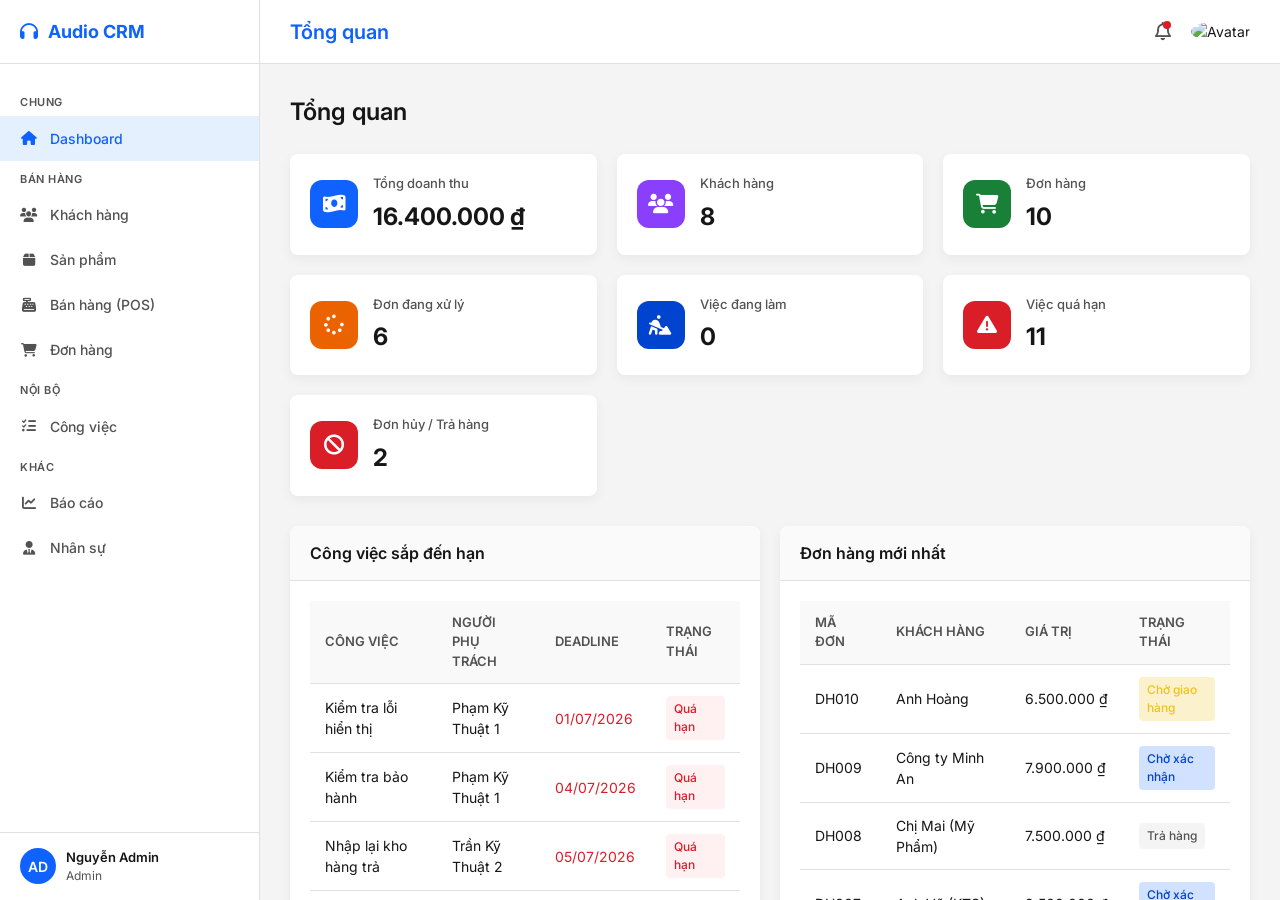
==== admin.html @ 33d6fc63 "first commit" ====
<!doctype html>
<html lang="vi">
  <head>
    <meta charset="UTF-8" />
    <meta name="viewport" content="width=device-width, initial-scale=1.0" />
    <title>Quản Lý Bán Hàng & Giao Việc</title>
    <link rel="stylesheet" href="style.css" />
    <link rel="preconnect" href="https://fonts.googleapis.com" />
    <link rel="preconnect" href="https://fonts.gstatic.com" crossorigin />
    <link
      href="https://fonts.googleapis.com/css2?family=Inter:wght@400;500;600;700&display=swap"
      rel="stylesheet"
    />
    <link
      rel="stylesheet"
      href="https://cdnjs.cloudflare.com/ajax/libs/font-awesome/6.4.0/css/all.min.css"
    />
    <script src="https://cdn.jsdelivr.net/npm/chart.js"></script>
  </head>
  <body>
    <div class="app-container">
      <!-- Sidebar -->
      <aside class="sidebar">
        <div class="sidebar-header">
          <div class="logo">
            <i class="fa-solid fa-headphones"></i>
            <span>Audio CRM</span>
          </div>
        </div>
        <nav class="sidebar-nav">
          <div class="nav-label">Chung</div>
          <a href="#" class="nav-item active" data-view="dashboard">
            <i class="fa-solid fa-house"></i>
            <span>Dashboard</span>
          </a>

          <div class="nav-label">Bán Hàng</div>
          <a href="#" class="nav-item" data-view="customers">
            <i class="fa-solid fa-users"></i>
            <span>Khách hàng</span>
          </a>
          <a href="#" class="nav-item" data-view="products">
            <i class="fa-solid fa-box"></i>
            <span>Sản phẩm</span>
          </a>
          <a href="#" class="nav-item" data-view="pos">
            <i class="fa-solid fa-cash-register"></i>
            <span>Bán hàng (POS)</span>
          </a>
          <a href="#" class="nav-item" data-view="orders">
            <i class="fa-solid fa-cart-shopping"></i>
            <span>Đơn hàng</span>
          </a>

          <div class="nav-label">Nội Bộ</div>
          <a href="#" class="nav-item" data-view="tasks">
            <i class="fa-solid fa-list-check"></i>
            <span>Công việc</span>
          </a>

          <div class="nav-label">Khác</div>
          <a href="#" class="nav-item" data-view="reports">
            <i class="fa-solid fa-chart-line"></i>
            <span>Báo cáo</span>
          </a>
          <a href="#" class="nav-item" data-view="users">
            <i class="fa-solid fa-user-tie"></i>
            <span>Nhân sự</span>
          </a>
        </nav>
        <div class="sidebar-footer">
          <div class="user-info">
            <div class="avatar">AD</div>
            <div class="details">
              <div class="name">Nguyễn Admin</div>
              <div class="role">Admin</div>
            </div>
          </div>
        </div>
      </aside>
      <!-- Main Content -->
      <main class="main-content">
        <header class="top-header" style="display: flex; align-items: center">
          <h2
            id="header-title"
            style="
              margin: 0;
              font-size: 20px;
              font-weight: 600;
              color: var(--primary);
            "
          >
            Tổng quan
          </h2>
          <div class="header-actions" style="margin-left: auto">
            <button class="icon-btn">
              <i class="fa-regular fa-bell"></i><span class="badge-dot"></span>
            </button>
            <div class="profile-dropdown">
              <img
                src="https://ui-avatars.com/api/?name=Admin&background=0D8ABC&color=fff"
                alt="Avatar"
                class="avatar-img"
              />
            </div>
          </div>
        </header>

        <!-- Loading Overlay -->
        <div id="loading-overlay" class="loading-overlay hidden">
          <div class="spinner"></div>
        </div>

        <!-- Views Container -->
        <div class="views-container">
          <!-- VIEW: DASHBOARD -->
          <section id="view-dashboard" class="view-section active">
            <div class="view-header">
              <h2>Tổng quan</h2>
            </div>

            <!-- Stats Cards -->
            <div class="stats-grid">
              <div class="stat-card">
                <div class="stat-icon bg-blue">
                  <i class="fa-solid fa-money-bill-wave"></i>
                </div>
                <div class="stat-info">
                  <h3>Tổng doanh thu</h3>
                  <div class="stat-value" id="dash-revenue">0 ₫</div>
                </div>
              </div>
              <div class="stat-card">
                <div class="stat-icon bg-purple">
                  <i class="fa-solid fa-users"></i>
                </div>
                <div class="stat-info">
                  <h3>Khách hàng</h3>
                  <div class="stat-value" id="dash-customers">0</div>
                </div>
              </div>
              <div class="stat-card">
                <div class="stat-icon bg-green">
                  <i class="fa-solid fa-cart-shopping"></i>
                </div>
                <div class="stat-info">
                  <h3>Đơn hàng</h3>
                  <div class="stat-value" id="dash-orders">0</div>
                </div>
              </div>
              <div class="stat-card">
                <div class="stat-icon bg-orange">
                  <i class="fa-solid fa-spinner"></i>
                </div>
                <div class="stat-info">
                  <h3>Đơn đang xử lý</h3>
                  <div class="stat-value" id="dash-orders-processing">0</div>
                </div>
              </div>
              <div class="stat-card">
                <div class="stat-icon bg-blue-light">
                  <i class="fa-solid fa-person-digging"></i>
                </div>
                <div class="stat-info">
                  <h3>Việc đang làm</h3>
                  <div class="stat-value" id="dash-tasks-doing">0</div>
                </div>
              </div>
              <div class="stat-card">
                <div class="stat-icon bg-red">
                  <i class="fa-solid fa-triangle-exclamation"></i>
                </div>
                <div class="stat-info">
                  <h3>Việc quá hạn</h3>
                  <div class="stat-value" id="dash-tasks-overdue">0</div>
                </div>
              </div>
              <div class="stat-card">
                <div
                  class="stat-icon bg-orange"
                  style="background-color: var(--danger)"
                >
                  <i class="fa-solid fa-ban"></i>
                </div>
                <div class="stat-info">
                  <h3>Đơn hủy / Trả hàng</h3>
                  <div class="stat-value" id="dash-orders-canceled">0</div>
                </div>
              </div>
            </div>

            <!-- Dashboard Tables -->
            <div class="dashboard-tables">
              <!-- Sắp đến hạn -->
              <div class="card">
                <div class="card-header">
                  <h3>Công việc sắp đến hạn</h3>
                </div>
                <div class="card-body">
                  <table class="data-table">
                    <thead>
                      <tr>
                        <th>Công việc</th>
                        <th>Người phụ trách</th>
                        <th>Deadline</th>
                        <th>Trạng thái</th>
                      </tr>
                    </thead>
                    <tbody id="dash-tasks-table">
                      <!-- Render JS -->
                    </tbody>
                  </table>
                </div>
              </div>

              <!-- Đơn hàng mới -->
              <div class="card">
                <div class="card-header">
                  <h3>Đơn hàng mới nhất</h3>
                </div>
                <div class="card-body">
                  <table class="data-table">
                    <thead>
                      <tr>
                        <th>Mã đơn</th>
                        <th>Khách hàng</th>
                        <th>Giá trị</th>
                        <th>Trạng thái</th>
                      </tr>
                    </thead>
                    <tbody id="dash-orders-table">
                      <!-- Render JS -->
                    </tbody>
                  </table>
                </div>
              </div>
            </div>
          </section>

          <!-- VIEW: SẢN PHẨM -->
          <section id="view-products" class="view-section hidden">
            <div class="view-header">
              <h2>Quản lý Sản phẩm</h2>
              <button
                class="btn btn-primary"
                onclick="app.openCreateProductModal()"
              >
                <i class="fa-solid fa-plus"></i> Thêm sản phẩm
              </button>
            </div>
            <div class="card">
              <div class="filter-bar">
                <div class="search-input">
                  <i class="fa-solid fa-magnifying-glass"></i>
                  <input
                    type="text"
                    id="search-product"
                    placeholder="Tìm theo tên SP..."
                  />
                </div>
              </div>
              <div class="table-responsive">
                <table class="data-table">
                  <thead>
                    <tr>
                      <th>Mã SP</th>
                      <th>Sản phẩm</th>
                      <th>Phân loại</th>
                      <th>Bảo hành</th>
                      <th>Đơn giá</th>
                      <th>Tồn kho</th>
                      <th>Trạng thái</th>
                      <th>Thao tác</th>
                    </tr>
                  </thead>
                  <tbody id="products-table">
                    <!-- Render JS -->
                  </tbody>
                </table>
              </div>
            </div>
          </section>

          <!-- VIEW: POS BÁN HÀNG -->
          <section id="view-pos" class="view-section hidden">
            <div class="view-header">
              <h2>Bán hàng (POS)</h2>
            </div>
            <div class="pos-container">
              <!-- Cột sản phẩm -->
              <div class="pos-products-area card">
                <div
                  class="filter-bar"
                  style="
                    margin-bottom: 15px;
                    border-bottom: 1px solid var(--border);
                    padding-bottom: 15px;
                  "
                >
                  <div class="search-input" style="width: 100%">
                    <i class="fa-solid fa-magnifying-glass"></i>
                    <input
                      type="text"
                      id="search-pos"
                      placeholder="Tìm kiếm sản phẩm loa..."
                      oninput="app.renderPOSProducts()"
                    />
                  </div>
                </div>
                <div class="pos-products-grid" id="pos-products-grid">
                  <!-- Render JS -->
                </div>
              </div>

              <!-- Cột giỏ hàng -->
              <div class="pos-cart-panel card">
                <div class="card-header" style="padding-bottom: 0">
                  <h3 style="margin-bottom: 10px">Giỏ hàng</h3>
                  <div class="pos-cart-tabs" id="pos-cart-tabs">
                    <!-- Render JS -->
                  </div>
                </div>
                <div
                  class="card-body"
                  style="display: flex; flex-direction: column; height: 100%"
                >
                  <div class="pos-cart-items" id="pos-cart-items">
                    <!-- Render JS -->
                  </div>
                  <div class="pos-cart-summary">
                    <div class="form-group" style="margin-bottom: 15px">
                      <label>Khách hàng (Tùy chọn)</label>
                      <select id="pos-customer" style="width: 100%">
                        <!-- Render JS -->
                      </select>
                    </div>
                    <div class="summary-row">
                      <span>Tổng phụ:</span>
                      <span id="pos-subtotal" style="font-weight: 600"
                        >0 đ</span
                      >
                    </div>
                    <div
                      class="summary-row"
                      style="
                        border-top: 1px dashed var(--border);
                        padding-top: 10px;
                        margin-top: 10px;
                      "
                    >
                      <span
                        style="
                          font-size: 16px;
                          font-weight: bold;
                          color: var(--text-primary);
                        "
                        >TỔNG TIỀN:</span
                      >
                      <span
                        id="pos-total"
                        style="
                          font-size: 18px;
                          font-weight: bold;
                          color: var(--primary);
                        "
                        >0 đ</span
                      >
                    </div>
                    <button
                      class="btn btn-primary"
                      style="
                        width: 100%;
                        height: 45px;
                        margin-top: 15px;
                        font-size: 15px;
                        font-weight: bold;
                      "
                      onclick="app.openPOSPaymentModal()"
                    >
                      <i class="fa-solid fa-money-bill-wave"></i> THANH TOÁN
                    </button>
                  </div>
                </div>
              </div>
            </div>
          </section>

          <!-- VIEW: KHÁCH HÀNG -->
          <section id="view-customers" class="view-section hidden">
            <div class="view-header">
              <h2>Khách hàng</h2>
              <button
                class="btn btn-primary"
                onclick="app.openCreateCustomerModal()"
              >
                <i class="fa-solid fa-plus"></i> Thêm khách hàng
              </button>
            </div>
            <div class="card">
              <div class="filter-bar">
                <div class="search-input">
                  <i class="fa-solid fa-magnifying-glass"></i>
                  <input
                    type="text"
                    id="search-customer"
                    placeholder="Tìm theo tên, SĐT..."
                  />
                </div>
                <select class="filter-select" id="filter-customer-source">
                  <option value="all">Tất cả nguồn</option>
                  <option value="Facebook">Facebook</option>
                  <option value="Website">Website</option>
                  <option value="Giới thiệu">Giới thiệu</option>
                </select>
              </div>
              <div class="table-responsive">
                <table class="data-table">
                  <thead>
                    <tr>
                      <th>ID</th>
                      <th>Tên khách hàng</th>
                      <th>Số điện thoại</th>
                      <th>Email</th>
                      <th>Nguồn</th>
                      <th>Ngày tạo</th>
                      <th>Thao tác</th>
                    </tr>
                  </thead>
                  <tbody id="customers-table">
                    <!-- Render JS -->
                  </tbody>
                </table>
              </div>
            </div>
          </section>

          <!-- VIEW: CHI TIẾT KHÁCH HÀNG -->
          <section id="view-customer-detail" class="view-section hidden">
            <div class="view-header">
              <div class="breadcrumb">
                <a href="#" onclick="app.navigate('customers')">Khách hàng</a>
                <i
                  class="fa-solid fa-chevron-right"
                  style="font-size: 12px; margin-top: 4px; color: #999"
                ></i>
                <span class="current">Chi tiết</span>
              </div>
              <div class="actions">
                <button
                  class="btn btn-secondary"
                  onclick="
                    app.openEditCustomerModal(appState.currentCustomerId)
                  "
                  style="margin-right: 8px"
                >
                  <i class="fa-solid fa-pen"></i> Sửa thông tin
                </button>
                <button
                  class="btn btn-primary"
                  onclick="app.openCreateOrderFromCustomer()"
                >
                  <i class="fa-solid fa-cart-plus"></i> Tạo đơn hàng
                </button>
              </div>
            </div>

            <div
              class="dashboard-tables"
              style="grid-template-columns: 1fr; gap: 24px"
            >
              <!-- Cột trái: Thông tin -->
              <div class="card">
                <div class="card-header">
                  <h3>Thông tin khách hàng</h3>
                </div>
                <div class="card-body">
                  <div id="customer-detail-info" class="detail-grid">
                    <!-- Render JS -->
                  </div>
                </div>
              </div>

              <!-- Cột phải: Lịch sử -->
              <div class="card">
                <div class="card-header">
                  <h3>Lịch sử mua hàng</h3>
                </div>
                <div class="card-body table-responsive">
                  <table class="data-table">
                    <thead>
                      <tr>
                        <th>Mã đơn</th>
                        <th>Sản phẩm/Dịch vụ</th>
                        <th>Giá trị</th>
                        <th>Trạng thái</th>
                        <th>Ngày tạo</th>
                      </tr>
                    </thead>
                    <tbody id="customer-orders-table">
                      <!-- Render JS -->
                    </tbody>
                  </table>
                </div>
              </div>
            </div>
          </section>

          <!-- VIEW: ĐƠN HÀNG -->
          <section id="view-orders" class="view-section hidden">
            <div class="view-header">
              <h2>Đơn hàng</h2>
              <button
                class="btn btn-primary"
                onclick="app.openModal('order-modal')"
              >
                <i class="fa-solid fa-plus"></i> Tạo đơn hàng
              </button>
            </div>
            <div class="card">
              <div class="filter-bar">
                <div class="search-input">
                  <i class="fa-solid fa-magnifying-glass"></i>
                  <input
                    type="text"
                    id="search-order"
                    placeholder="Tìm theo mã, tên khách..."
                  />
                </div>
                <select class="filter-select" id="filter-order-status">
                  <option value="all">Tất cả trạng thái</option>
                  <option value="Chờ xác nhận">Chờ xác nhận</option>
                  <option value="Chờ lấy hàng">Chờ lấy hàng</option>
                  <option value="Chờ giao hàng">Chờ giao hàng</option>
                  <option value="Đã giao">Đã giao</option>
                  <option value="Chờ duyệt trả hàng">Chờ duyệt trả hàng</option>
                  <option value="Trả hàng">Trả hàng</option>
                  <option value="Đã hủy">Đã hủy</option>
                </select>
              </div>
              <div class="table-responsive">
                <table class="data-table">
                  <thead>
                    <tr>
                      <th>Mã đơn</th>
                      <th>Khách hàng</th>
                      <th>Tên dịch vụ</th>
                      <th>Giá trị</th>
                      <th>Phụ trách</th>
                      <th>Trạng thái</th>
                      <th>Ngày tạo</th>
                      <th>Thao tác</th>
                    </tr>
                  </thead>
                  <tbody id="orders-table">
                    <!-- Render JS -->
                  </tbody>
                </table>
              </div>
            </div>
          </section>

          <!-- VIEW: CHI TIẾT ĐƠN HÀNG -->
          <section id="view-order-detail" class="view-section hidden">
            <div class="view-header">
              <div class="breadcrumb">
                <a href="#" onclick="app.navigate('orders')">Đơn hàng</a>
                <span>/</span>
                <span class="current">Chi tiết</span>
              </div>
              <div class="actions">
                <div
                  id="order-action-buttons"
                  style="display: inline-flex; gap: 8px"
                >
                  <!-- Render JS Action Buttons -->
                </div>
                <button
                  class="btn btn-primary"
                  onclick="app.openCreateTaskFromOrder()"
                >
                  <i class="fa-solid fa-plus"></i> Giao việc
                </button>
              </div>
            </div>
            <div
              class="dashboard-tables"
              style="grid-template-columns: 1fr; gap: 24px"
            >
              <div class="card">
                <div class="card-header">
                  <h3>Thông tin đơn hàng</h3>
                </div>
                <div class="card-body" id="order-detail-info">
                  <!-- Render JS -->
                </div>
              </div>
              <div class="card">
                <div class="card-header">
                  <h3>Công việc liên quan</h3>
                </div>
                <div class="card-body">
                  <table class="data-table">
                    <thead>
                      <tr>
                        <th>Tên việc</th>
                        <th>Người phụ trách</th>
                        <th>Deadline</th>
                        <th>Trạng thái</th>
                      </tr>
                    </thead>
                    <tbody id="order-tasks-table">
                      <!-- Render JS -->
                    </tbody>
                  </table>
                </div>
              </div>
            </div>
          </section>

          <!-- VIEW: CÔNG VIỆC -->
          <section id="view-tasks" class="view-section hidden">
            <div class="view-header">
              <h2>Công việc nội bộ</h2>
              <button
                class="btn btn-primary"
                onclick="app.openModal('task-modal')"
              >
                <i class="fa-solid fa-plus"></i> Tạo công việc
              </button>
            </div>
            <div class="card">
              <div class="filter-bar">
                <select class="filter-select" id="filter-task-status">
                  <option value="all">Tất cả trạng thái</option>
                  <option value="Chưa làm">Chưa làm</option>
                  <option value="Đang làm">Đang làm</option>
                  <option value="Chờ duyệt">Chờ duyệt</option>
                  <option value="Hoàn thành">Hoàn thành</option>
                  <option value="Quá hạn">Quá hạn</option>
                </select>
                <select class="filter-select" id="filter-task-assignee">
                  <option value="all">Tất cả người phụ trách</option>
                  <!-- JS fill options -->
                </select>
              </div>
              <div
                class="view-toggle-bar"
                style="display: flex; gap: 10px; margin-bottom: 15px"
              >
                <button
                  class="btn btn-outline active"
                  id="btn-view-kanban"
                  onclick="app.toggleTaskView('kanban')"
                >
                  <i class="fa-solid fa-table-columns"></i> Kanban
                </button>
                <button
                  class="btn btn-outline"
                  id="btn-view-table"
                  onclick="app.toggleTaskView('table')"
                >
                  <i class="fa-solid fa-list"></i> Danh sách
                </button>
              </div>

              <!-- Kanban View -->
              <div class="kanban-board" id="tasks-kanban">
                <div class="kanban-column" data-status="Chưa làm">
                  <div class="kanban-column-header">
                    <h3>Chưa làm</h3>
                    <span class="kanban-count">0</span>
                  </div>
                  <div class="kanban-cards" id="kanban-todo">
                    <!-- Render JS -->
                  </div>
                </div>
                <div class="kanban-column" data-status="Đang làm">
                  <div class="kanban-column-header">
                    <h3>Đang làm</h3>
                    <span class="kanban-count">0</span>
                  </div>
                  <div class="kanban-cards" id="kanban-doing">
                    <!-- Render JS -->
                  </div>
                </div>
                <div class="kanban-column" data-status="Hoàn thành">
                  <div class="kanban-column-header">
                    <h3>Hoàn thành</h3>
                    <span class="kanban-count">0</span>
                  </div>
                  <div class="kanban-cards" id="kanban-done">
                    <!-- Render JS -->
                  </div>
                </div>
                <div class="kanban-column" data-status="Quá hạn">
                  <div class="kanban-column-header">
                    <h3>Quá hạn</h3>
                    <span class="kanban-count">0</span>
                  </div>
                  <div class="kanban-cards" id="kanban-overdue">
                    <!-- Render JS -->
                  </div>
                </div>
              </div>

              <!-- Table View (Hidden by default) -->
              <div class="table-responsive hidden" id="tasks-table-view">
                <table class="data-table">
                  <thead>
                    <tr>
                      <th>Tên công việc</th>
                      <th>Đơn hàng l.kết</th>
                      <th>Người phụ trách</th>
                      <th>Mức ưu tiên</th>
                      <th>Deadline</th>
                      <th>Trạng thái</th>
                      <th>Thao tác</th>
                    </tr>
                  </thead>
                  <tbody id="tasks-table">
                    <!-- Render JS -->
                  </tbody>
                </table>
              </div>
            </div>
          </section>

          <!-- VIEW: CHI TIẾT CÔNG VIỆC -->
          <section id="view-task-detail" class="view-section hidden">
            <div class="view-header">
              <div class="breadcrumb">
                <a href="#" onclick="app.navigate('tasks')">Công việc</a>
                <span>/</span>
                <span class="current">Chi tiết</span>
              </div>
              <div class="actions">
                <button
                  class="btn btn-primary"
                  onclick="app.openUpdateTaskStatusModal()"
                >
                  Cập nhật tiến độ
                </button>
              </div>
            </div>
            <div class="card max-w-800">
              <div class="card-header">
                <h3>Chi tiết công việc</h3>
              </div>
              <div class="card-body" id="task-detail-info">
                <!-- Render JS -->
              </div>
            </div>
          </section>

          <!-- VIEW: BÁO CÁO -->
          <section id="view-reports" class="view-section hidden">
            <div
              class="view-header"
              style="
                display: flex;
                justify-content: space-between;
                align-items: center;
              "
            >
              <h2>Báo cáo tổng quan</h2>
              <div>
                <select
                  class="filter-select"
                  id="filter-report-time"
                  onchange="app.renderReports()"
                >
                  <option value="all">Tất cả thời gian</option>
                  <option value="this_month">Tháng này</option>
                  <option value="last_month">Tháng trước</option>
                </select>
              </div>
            </div>

            <!-- Tổng quan số liệu -->
            <div
              class="report-summary-cards"
              style="
                display: grid;
                grid-template-columns: repeat(auto-fit, minmax(200px, 1fr));
                gap: 20px;
                margin-bottom: 20px;
              "
            >
              <div
                class="card"
                style="
                  padding: 20px;
                  display: flex;
                  align-items: center;
                  gap: 15px;
                "
              >
                <div
                  style="
                    background: rgba(43, 108, 176, 0.1);
                    color: var(--primary);
                    width: 48px;
                    height: 48px;
                    border-radius: 8px;
                    display: flex;
                    align-items: center;
                    justify-content: center;
                    font-size: 20px;
                  "
                >
                  <i class="fa-solid fa-money-bill-wave"></i>
                </div>
                <div>
                  <div
                    style="
                      font-size: 13px;
                      color: var(--text-secondary);
                      margin-bottom: 5px;
                    "
                  >
                    Doanh thu thực tế
                  </div>
                  <h3
                    id="report-total-revenue"
                    style="font-size: 20px; margin: 0"
                  >
                    0 đ
                  </h3>
                </div>
              </div>
              <div
                class="card"
                style="
                  padding: 20px;
                  display: flex;
                  align-items: center;
                  gap: 15px;
                "
              >
                <div
                  style="
                    background: rgba(40, 167, 69, 0.1);
                    color: var(--success);
                    width: 48px;
                    height: 48px;
                    border-radius: 8px;
                    display: flex;
                    align-items: center;
                    justify-content: center;
                    font-size: 20px;
                  "
                >
                  <i class="fa-solid fa-box"></i>
                </div>
                <div>
                  <div
                    style="
                      font-size: 13px;
                      color: var(--text-secondary);
                      margin-bottom: 5px;
                    "
                  >
                    Số đơn hàng
                  </div>
                  <h3
                    id="report-total-orders"
                    style="font-size: 20px; margin: 0"
                  >
                    0
                  </h3>
                </div>
              </div>
              <div
                class="card"
                style="
                  padding: 20px;
                  display: flex;
                  align-items: center;
                  gap: 15px;
                "
              >
                <div
                  style="
                    background: rgba(255, 193, 7, 0.1);
                    color: var(--warning);
                    width: 48px;
                    height: 48px;
                    border-radius: 8px;
                    display: flex;
                    align-items: center;
                    justify-content: center;
                    font-size: 20px;
                  "
                >
                  <i class="fa-solid fa-list-check"></i>
                </div>
                <div>
                  <div
                    style="
                      font-size: 13px;
                      color: var(--text-secondary);
                      margin-bottom: 5px;
                    "
                  >
                    Công việc hoàn thành
                  </div>
                  <h3
                    id="report-task-completion"
                    style="font-size: 20px; margin: 0"
                  >
                    0%
                  </h3>
                </div>
              </div>
            </div>

            <div
              class="stats-grid"
              style="grid-template-columns: 2fr 1fr; align-items: start"
            >
              <div class="card">
                <div class="card-header"><h3>Doanh thu theo thời gian</h3></div>
                <div class="card-body">
                  <canvas
                    id="revenueChart"
                    style="width: 100%; height: 300px"
                  ></canvas>
                </div>
              </div>
              <div class="card">
                <div class="card-header"><h3>Hiệu suất công việc</h3></div>
                <div
                  class="card-body"
                  style="
                    display: flex;
                    flex-direction: column;
                    align-items: center;
                  "
                >
                  <div style="width: 200px; height: 200px; margin-bottom: 20px">
                    <canvas id="taskChart"></canvas>
                  </div>
                  <ul
                    class="performance-list"
                    id="report-task-list"
                    style="width: 100%"
                  >
                    <!-- Render JS -->
                  </ul>
                </div>
              </div>
            </div>
          </section>

          <!-- VIEW: NHÂN SỰ -->
          <section id="view-users" class="view-section hidden">
            <div class="view-header">
              <h2>Quản lý nhân sự</h2>
              <button class="btn btn-primary" onclick="app.openEditUserModal()">
                <i class="fa-solid fa-plus"></i> Thêm nhân sự
              </button>
            </div>
            <div class="card">
              <table class="data-table">
                <thead>
                  <tr>
                    <th>Tên nhân viên</th>
                    <th>Vai trò</th>
                    <th>SĐT</th>
                    <th>Trạng thái</th>
                    <th>Thao tác</th>
                  </tr>
                </thead>
                <tbody id="users-table">
                  <!-- Render JS -->
                </tbody>
              </table>
            </div>
          </section>
        </div>
        <!-- End Views Container -->
      </main>
    </div>

    <!-- ================= MODALS ================= -->

    <!-- Modal Khách Hàng -->
    <div id="customer-modal" class="modal">
      <div class="modal-content">
        <div class="modal-header">
          <h3 id="customer-modal-title">Thêm khách hàng</h3>
          <button class="close-btn" onclick="app.closeModal('customer-modal')">
            <i class="fa-solid fa-xmark"></i>
          </button>
        </div>
        <div class="modal-body">
          <form
            id="customer-form"
            onsubmit="
              event.preventDefault();
              app.saveCustomer();
            "
          >
            <input type="hidden" id="cust-id" />
            <div class="form-group">
              <label>Tên khách hàng <span class="required">*</span></label>
              <input type="text" id="cust-name" required />
            </div>
            <div class="form-row">
              <div class="form-group">
                <label>Số điện thoại <span class="required">*</span></label>
                <input type="text" id="cust-phone" required />
              </div>
              <div class="form-group">
                <label>Email</label>
                <input type="email" id="cust-email" />
              </div>
            </div>
            <div class="form-group">
              <label>Nguồn khách</label>
              <select id="cust-source">
                <option value="Facebook">Facebook</option>
                <option value="Website">Website</option>
                <option value="Giới thiệu">Giới thiệu</option>
                <option value="Khác">Khác</option>
              </select>
            </div>
            <div class="form-group">
              <label>Địa chỉ</label>
              <input type="text" id="cust-address" />
            </div>
            <div class="form-group">
              <label>Ghi chú</label>
              <textarea id="cust-note" rows="3"></textarea>
            </div>
          </form>
        </div>
        <div class="modal-footer">
          <button
            class="btn btn-secondary"
            onclick="app.closeModal('customer-modal')"
          >
            Hủy
          </button>
          <button class="btn btn-primary" onclick="app.saveCustomer()">
            Lưu lại
          </button>
        </div>
      </div>
    </div>

    <!-- Modal Đơn Hàng -->
    <div id="order-modal" class="modal">
      <div class="modal-content">
        <div class="modal-header">
          <h3 id="order-modal-title">Tạo đơn hàng mới</h3>
          <button class="close-btn" onclick="app.closeModal('order-modal')">
            <i class="fa-solid fa-xmark"></i>
          </button>
        </div>
        <div class="modal-body">
          <form id="order-form">
            <div class="form-group">
              <label>Khách hàng <span class="required">*</span></label>
              <select id="order-customer" required>
                <!-- JS fill -->
              </select>
            </div>
            <div class="form-group">
              <label>Sản phẩm/Dịch vụ <span class="required">*</span></label>
              <select
                id="order-service"
                required
                onchange="app.onProductSelectChange()"
              >
                <option value="">-- Chọn sản phẩm --</option>
                <!-- JS fill -->
              </select>
            </div>
            <div class="form-row">
              <div class="form-group">
                <label>Số lượng <span class="required">*</span></label>
                <input
                  type="number"
                  min="0"
                  oninput="this.value = this.value.replace(/[^0-9]/g, '')"
                  id="order-qty"
                  value="1"
                  min="1"
                  required
                  oninput="app.onQuantityChange()"
                />
              </div>
              <div class="form-group">
                <label>Giá trị (VNĐ) <span class="required">*</span></label>
                <input
                  type="number"
                  min="0"
                  id="order-value"
                  required
                  readonly
                  style="
                    background-color: var(--bg-body);
                    cursor: not-allowed;
                    color: var(--text-secondary);
                  "
                />
              </div>
            </div>
            <div class="form-row">
              <div class="form-group">
                <label>Người phụ trách bán hàng</label>
                <select id="order-saler">
                  <!-- JS fill -->
                </select>
              </div>
              <div class="form-group">
                <label>Thanh toán</label>
                <select id="order-payment-status">
                  <option value="Chưa thanh toán">Chưa thanh toán</option>
                  <option value="Thanh toán một phần">
                    Thanh toán một phần
                  </option>
                  <option value="Đã thanh toán">Đã thanh toán</option>
                </select>
              </div>
            </div>
            <div class="form-group">
              <label>Ghi chú</label>
              <textarea id="order-note" rows="3"></textarea>
            </div>
          </form>
        </div>
        <div class="modal-footer">
          <button
            class="btn btn-secondary"
            onclick="app.closeModal('order-modal')"
          >
            Hủy
          </button>
          <button class="btn btn-primary" onclick="app.saveOrder()">
            Tạo đơn hàng
          </button>
        </div>
      </div>
    </div>

    <!-- Modal Yêu Cầu Trả Hàng -->
    <div id="return-modal" class="modal">
      <div class="modal-content">
        <div class="modal-header">
          <h3>Yêu cầu trả hàng</h3>
          <button class="close-btn" onclick="app.closeModal('return-modal')">
            <i class="fa-solid fa-xmark"></i>
          </button>
        </div>
        <div class="modal-body">
          <form id="return-form">
            <div class="form-group">
              <label>Lý do trả hàng <span class="required">*</span></label>
              <textarea
                id="return-reason"
                rows="3"
                required
                placeholder="Nhập lý do khách hàng muốn trả lại..."
              ></textarea>
            </div>
            <div class="form-group">
              <label
                >Ảnh đính kèm (Tối đa 5 ảnh)
                <span class="required">*</span></label
              >
              <input
                type="file"
                id="return-images"
                accept="image/*"
                multiple
                required
              />
              <div
                id="return-image-preview"
                class="image-preview-container"
              ></div>
            </div>
          </form>
        </div>
        <div class="modal-footer">
          <button
            class="btn btn-secondary"
            onclick="app.closeModal('return-modal')"
          >
            Hủy
          </button>
          <button class="btn btn-danger" onclick="app.submitReturnRequest()">
            Gửi yêu cầu
          </button>
        </div>
      </div>
    </div>

    <!-- Modal Sản Phẩm -->
    <div id="product-modal" class="modal">
      <div class="modal-content">
        <div class="modal-header">
          <h3 id="product-modal-title">Thêm Sản phẩm</h3>
          <button class="close-btn" onclick="app.closeModal('product-modal')">
            <i class="fa-solid fa-xmark"></i>
          </button>
        </div>
        <div class="modal-body">
          <form id="product-form">
            <input type="hidden" id="prod-id" />
            <div class="form-row">
              <div class="form-group">
                <label>Tên sản phẩm <span class="required">*</span></label>
                <input type="text" id="prod-name" required />
              </div>
              <div class="form-group">
                <label>Thương hiệu <span class="required">*</span></label>
                <select id="prod-brand" required>
                  <option value="JBL">JBL</option>
                  <option value="Sony">Sony</option>
                  <option value="Marshall">Marshall</option>
                  <option value="Harman Kardon">Harman Kardon</option>
                  <option value="Bose">Bose</option>
                  <option value="Khác">Khác</option>
                </select>
              </div>
            </div>
            <div class="form-row">
              <div class="form-group">
                <label>Phân loại <span class="required">*</span></label>
                <select id="prod-category" required>
                  <option value="Loa Bluetooth">Loa Bluetooth</option>
                  <option value="Loa Karaoke/Kéo">Loa Karaoke/Kéo</option>
                  <option value="Soundbar">Soundbar</option>
                  <option value="Loa Vi Tính">Loa Vi Tính</option>
                  <option value="Khác">Khác</option>
                </select>
              </div>
              <div class="form-group">
                <label>Đơn giá (VNĐ) <span class="required">*</span></label>
                <input
                  type="number"
                  min="0"
                  oninput="this.value = this.value.replace(/[^0-9]/g, '')"
                  id="prod-price"
                  required
                />
              </div>
            </div>
            <div class="form-row">
              <div class="form-group">
                <label>Công suất (W)</label>
                <input
                  type="number"
                  min="0"
                  oninput="this.value = this.value.replace(/[^0-9]/g, '')"
                  id="prod-power"
                  placeholder="Ví dụ: 100"
                />
              </div>
              <div class="form-group">
                <label>Thời lượng pin (Giờ)</label>
                <input
                  type="number"
                  min="0"
                  oninput="this.value = this.value.replace(/[^0-9]/g, '')"
                  id="prod-battery"
                  placeholder="Ví dụ: 12"
                />
              </div>
            </div>
            <div class="form-row">
              <div class="form-group">
                <label>Bảo hành (Tháng)</label>
                <input
                  type="number"
                  min="0"
                  oninput="this.value = this.value.replace(/[^0-9]/g, '')"
                  id="prod-warranty"
                  value="12"
                />
              </div>
              <div class="form-group">
                <label>Số lượng tồn kho</label>
                <input
                  type="number"
                  min="0"
                  oninput="this.value = this.value.replace(/[^0-9]/g, '')"
                  id="prod-stock"
                  value="0"
                />
              </div>
            </div>
            <div class="form-row">
              <div class="form-group">
                <label>Kích thước</label>
                <input
                  type="text"
                  id="prod-size"
                  placeholder="VD: 150 x 200 x 300 mm"
                />
              </div>
              <div class="form-group">
                <label>Trọng lượng (kg)</label>
                <input
                  type="number"
                  step="0.1"
                  id="prod-weight"
                  placeholder="VD: 5.5"
                />
              </div>
            </div>
            <div class="form-group">
              <label>Kết nối</label>
              <input
                type="text"
                id="prod-connections"
                placeholder="VD: Bluetooth 5.0, AUX, USB"
              />
            </div>
            <div class="form-group">
              <label>Mô tả chi tiết</label>
              <textarea
                id="prod-description"
                rows="3"
                placeholder="Thông tin chi tiết về sản phẩm..."
              ></textarea>
            </div>
            <div class="form-group">
              <label>Hình ảnh sản phẩm</label>
              <input type="file" id="prod-image" accept="image/*" />
            </div>
          </form>
        </div>
        <div class="modal-footer">
          <button
            class="btn btn-secondary"
            onclick="app.closeModal('product-modal')"
          >
            Hủy
          </button>
          <button class="btn btn-primary" onclick="app.saveProduct()">
            Lưu
          </button>
        </div>
      </div>
    </div>

    <!-- Modal Nhập Kho -->
    <div id="import-stock-modal" class="modal">
      <div class="modal-content modal-sm">
        <div class="modal-header">
          <h3>Nhập Kho Sản Phẩm</h3>
          <button
            class="close-btn"
            onclick="app.closeModal('import-stock-modal')"
          >
            <i class="fa-solid fa-xmark"></i>
          </button>
        </div>
        <div class="modal-body">
          <form id="import-stock-form">
            <input type="hidden" id="import-prod-id" />
            <div class="form-group">
              <label>Tên sản phẩm</label>
              <input
                type="text"
                id="import-prod-name"
                readonly
                style="background-color: #f4f4f4"
              />
            </div>
            <div class="form-group">
              <label>Số lượng nhập thêm <span class="required">*</span></label>
              <input
                type="number"
                min="0"
                oninput="this.value = this.value.replace(/[^0-9]/g, '')"
                id="import-prod-qty"
                min="1"
                required
              />
            </div>
          </form>
        </div>
        <div class="modal-footer">
          <button
            class="btn btn-secondary"
            onclick="app.closeModal('import-stock-modal')"
          >
            Hủy
          </button>
          <button class="btn btn-primary" onclick="app.saveImportStock()">
            Nhập kho
          </button>
        </div>
      </div>
    </div>

    <!-- Modal Công Việc -->
    <div id="task-modal" class="modal">
      <div class="modal-content">
        <div class="modal-header">
          <h3 id="task-modal-title">Giao việc mới</h3>
          <button class="close-btn" onclick="app.closeModal('task-modal')">
            <i class="fa-solid fa-xmark"></i>
          </button>
        </div>
        <div class="modal-body">
          <form id="task-form">
            <div class="form-group">
              <label>Tên công việc <span class="required">*</span></label>
              <input type="text" id="task-title" required />
            </div>
            <div class="form-group">
              <label>Đơn hàng liên kết (Tùy chọn)</label>
              <select id="task-order">
                <option value="">-- Không liên kết --</option>
                <!-- JS fill -->
              </select>
            </div>
            <div class="form-row">
              <div class="form-group">
                <label>Người phụ trách <span class="required">*</span></label>
                <select id="task-assignee" required>
                  <!-- JS fill -->
                </select>
              </div>
              <div class="form-group">
                <label>Mức độ ưu tiên</label>
                <select id="task-priority">
                  <option value="Thấp">Thấp</option>
                  <option value="Trung bình" selected>Trung bình</option>
                  <option value="Cao">Cao</option>
                  <option value="Khẩn cấp">Khẩn cấp</option>
                </select>
              </div>
            </div>
            <div class="form-group">
              <label>Deadline <span class="required">*</span></label>
              <input type="date" id="task-deadline" required />
            </div>
            <div class="form-group">
              <label>Mô tả chi tiết</label>
              <textarea id="task-desc" rows="3"></textarea>
            </div>
          </form>
        </div>
        <div class="modal-footer">
          <button
            class="btn btn-secondary"
            onclick="app.closeModal('task-modal')"
          >
            Hủy
          </button>
          <button class="btn btn-primary" onclick="app.saveTask()">
            Giao việc
          </button>
        </div>
      </div>
    </div>

    <!-- Modal Cập Nhật Trạng Thái Việc -->
    <div id="update-task-status-modal" class="modal">
      <div class="modal-content modal-sm">
        <div class="modal-header">
          <h3>Cập nhật tiến độ</h3>
          <button
            class="close-btn"
            onclick="app.closeModal('update-task-status-modal')"
          >
            <i class="fa-solid fa-xmark"></i>
          </button>
        </div>
        <div class="modal-body">
          <div class="form-group">
            <label>Trạng thái</label>
            <select id="update-task-status-select">
              <option value="Chưa làm">Chưa làm</option>
              <option value="Đang làm">Đang làm</option>
              <option value="Chờ duyệt">Chờ duyệt</option>
              <option value="Hoàn thành">Hoàn thành</option>
            </select>
          </div>
          <div class="form-group">
            <label>Ghi chú tiến độ</label>
            <textarea
              id="update-task-note"
              rows="2"
              placeholder="VD: Đã làm xong phần 1..."
            ></textarea>
          </div>
        </div>
        <div class="modal-footer">
          <button
            class="btn btn-secondary"
            onclick="app.closeModal('update-task-status-modal')"
          >
            Hủy
          </button>
          <button class="btn btn-primary" onclick="app.saveTaskStatus()">
            Cập nhật
          </button>
        </div>
      </div>
    </div>

    <!-- Confirm Modal -->
    <div id="confirm-modal" class="modal">
      <div class="modal-content modal-sm">
        <div class="modal-header">
          <h3>Xác nhận</h3>
          <button class="close-btn" onclick="app.closeModal('confirm-modal')">
            <i class="fa-solid fa-xmark"></i>
          </button>
        </div>
        <div class="modal-body">
          <p id="confirm-message">
            Bạn có chắc chắn muốn thực hiện thao tác này?
          </p>
        </div>
        <div class="modal-footer">
          <button
            class="btn btn-secondary"
            onclick="app.closeModal('confirm-modal')"
          >
            Hủy
          </button>
          <button class="btn btn-danger" id="confirm-btn">Đồng ý</button>
        </div>
      </div>
    </div>

    <!-- Toast Container -->
    <div id="toast-container" class="toast-container"></div>

    <!-- Modal POS Thanh Toán -->
    <div id="pos-payment-modal" class="modal">
      <div class="modal-content" style="max-width: 500px">
        <div class="modal-header">
          <h3>Xác nhận Thanh toán</h3>
          <button
            class="close-btn"
            onclick="app.closeModal('pos-payment-modal')"
          >
            <i class="fa-solid fa-xmark"></i>
          </button>
        </div>
        <div class="modal-body">
          <div style="font-size: 18px; text-align: center; margin-bottom: 15px">
            Tổng cần thanh toán:
            <strong style="color: var(--primary)" id="pos-payment-total"
              >0 đ</strong
            >
          </div>

          <div class="form-group">
            <label>Phương thức thanh toán:</label>
            <div class="pos-payment-methods">
              <button
                class="btn pos-method-btn active"
                id="pos-method-cash"
                onclick="app.selectPOSPaymentMethod('cash')"
              >
                <i class="fa-solid fa-money-bill"></i> Tiền mặt
              </button>
              <button
                class="btn pos-method-btn"
                id="pos-method-transfer"
                onclick="app.selectPOSPaymentMethod('transfer')"
              >
                <i class="fa-solid fa-qrcode"></i> Chuyển khoản
              </button>
            </div>
          </div>

          <div
            id="pos-qr-box"
            style="display: none; text-align: center; margin-top: 20px"
          >
            <p style="margin-bottom: 10px; font-weight: 500">
              Quét mã QR để thanh toán:
            </p>
            <img
              src="https://api.vietqr.io/image/970436-0901234567-cZpTh8B.jpg?amount=0&addInfo=Thanh%20toan%20don%20hang"
              id="pos-qr-image"
              alt="QR Code"
              style="
                width: 250px;
                height: 250px;
                border: 1px solid var(--border);
                border-radius: 8px;
                padding: 10px;
              "
            />
            <p
              style="
                margin-top: 10px;
                color: var(--text-secondary);
                font-size: 13px;
              "
            >
              *Đây là mã QR Demo
            </p>
          </div>
        </div>
        <div class="modal-footer" style="justify-content: space-between">
          <button
            class="btn btn-secondary"
            onclick="app.closeModal('pos-payment-modal')"
          >
            Hủy
          </button>
          <button
            class="btn btn-primary"
            onclick="app.checkoutPOS()"
            style="padding: 10px 20px; font-size: 16px"
          >
            <i class="fa-solid fa-check-circle"></i> Đã thanh toán
          </button>
        </div>
      </div>
    </div>

    <!-- Modal Chi Tiết Nhân Sự -->
    <div id="user-detail-modal" class="modal">
      <div class="modal-content">
        <div class="modal-header">
          <h3 id="user-detail-modal-title">Hồ sơ Nhân sự</h3>
          <button
            class="close-btn"
            onclick="app.closeModal('user-detail-modal')"
          >
            <i class="fa-solid fa-xmark"></i>
          </button>
        </div>
        <div class="modal-body">
          <div class="detail-grid" id="user-detail-info">
            <!-- Render JS -->
          </div>
          <div style="margin-top: 20px">
            <h4 style="margin-bottom: 10px; color: var(--text-primary)">
              Giấy tờ tùy thân (CCCD/CMND)
            </h4>
            <div style="display: flex; gap: 15px">
              <div
                style="
                  flex: 1;
                  border: 1px dashed var(--border);
                  border-radius: 8px;
                  padding: 10px;
                  text-align: center;
                "
              >
                <p
                  style="
                    font-size: 13px;
                    color: var(--text-secondary);
                    margin-bottom: 5px;
                  "
                >
                  Mặt trước
                </p>
                <img
                  id="user-cccd-front"
                  src=""
                  style="max-width: 100%; border-radius: 4px; display: none"
                />
              </div>
              <div
                style="
                  flex: 1;
                  border: 1px dashed var(--border);
                  border-radius: 8px;
                  padding: 10px;
                  text-align: center;
                "
              >
                <p
                  style="
                    font-size: 13px;
                    color: var(--text-secondary);
                    margin-bottom: 5px;
                  "
                >
                  Mặt sau
                </p>
                <img
                  id="user-cccd-back"
                  src=""
                  style="max-width: 100%; border-radius: 4px; display: none"
                />
              </div>
            </div>
          </div>
        </div>
        <div class="modal-footer">
          <button
            class="btn btn-secondary"
            onclick="app.closeModal('user-detail-modal')"
          >
            Đóng
          </button>
        </div>
      </div>
    </div>

    <!-- Modal Thêm/Sửa Nhân Sự -->
    <div id="edit-user-modal" class="modal">
      <div class="modal-content">
        <div class="modal-header">
          <h3 id="edit-user-modal-title">Cập nhật Nhân sự</h3>
          <button class="close-btn" onclick="app.closeModal('edit-user-modal')">
            <i class="fa-solid fa-xmark"></i>
          </button>
        </div>
        <div class="modal-body">
          <form id="edit-user-form">
            <input type="hidden" id="edit-user-id" />
            <div class="form-row">
              <div class="form-group">
                <label>Họ và tên <span class="required">*</span></label>
                <input type="text" id="edit-user-name" required />
              </div>
              <div class="form-group">
                <label>Vai trò <span class="required">*</span></label>
                <select id="edit-user-role" required>
                  <option value="Admin">Admin</option>
                  <option value="Quản lý">Quản lý</option>
                  <option value="Bán hàng">Bán hàng</option>
                  <option value="Xử lý">Xử lý (Kỹ thuật/Giao hàng)</option>
                </select>
              </div>
            </div>
            <div class="form-row">
              <div class="form-group">
                <label>Số điện thoại</label>
                <input type="text" id="edit-user-phone" />
              </div>
              <div class="form-group">
                <label>Email</label>
                <input type="email" id="edit-user-email" />
              </div>
            </div>
            <div class="form-row">
              <div class="form-group">
                <label>Mật khẩu đăng nhập</label>
                <input
                  type="text"
                  id="edit-user-password"
                  placeholder="***"
                  title="Trong thực tế mật khẩu sẽ được mã hóa"
                />
              </div>
              <div class="form-group">
                <label>Trạng thái</label>
                <select id="edit-user-status">
                  <option value="Hoạt động">Hoạt động</option>
                  <option value="Khóa">Khóa tài khoản</option>
                </select>
              </div>
            </div>
            <div class="form-group" style="margin-bottom: 5px">
              <label>Tải lên Giấy tờ (CCCD/CMND)</label>
            </div>
            <div class="form-row">
              <div class="form-group">
                <label
                  style="
                    font-size: 13px;
                    color: var(--text-secondary);
                    font-weight: normal;
                  "
                  >Mặt trước</label
                >
                <input type="file" id="edit-user-cccd-front" accept="image/*" />
              </div>
              <div class="form-group">
                <label
                  style="
                    font-size: 13px;
                    color: var(--text-secondary);
                    font-weight: normal;
                  "
                  >Mặt sau</label
                >
                <input type="file" id="edit-user-cccd-back" accept="image/*" />
              </div>
            </div>
          </form>
        </div>
        <div class="modal-footer">
          <button
            class="btn btn-secondary"
            onclick="app.closeModal('edit-user-modal')"
          >
            Hủy
          </button>
          <button class="btn btn-primary" onclick="app.saveUserEdit()">
            Lưu thông tin
          </button>
        </div>
      </div>
    </div>

    <!-- Audio Element for Success Sound -->
    <audio
      id="pos-success-audio"
      src="https://actions.google.com/sounds/v1/office/cash_register.ogg"
      preload="auto"
    ></audio>

    <script src="app.js"></script>

    <!-- Modal Chi Tiết Khách Hàng -->
    <div id="customer-detail-modal" class="modal">
      <div class="modal-content" style="max-width: 700px">
        <div class="modal-header">
          <h3 id="customer-detail-modal-title">Chi Tiết Khách Hàng</h3>
          <button
            class="close-btn"
            onclick="app.closeModal('customer-detail-modal')"
          >
            <i class="fa-solid fa-xmark"></i>
          </button>
        </div>
        <div class="modal-body">
          <div class="card" style="margin-bottom: 20px">
            <div class="card-header">
              <h3>Thông tin khách hàng</h3>
            </div>
            <div class="card-body">
              <div id="customer-detail-info" class="detail-grid">
                <!-- JS render -->
              </div>
            </div>
          </div>
          <div class="card">
            <div class="card-header">
              <h3>Lịch sử mua hàng</h3>
            </div>
            <div class="card-body table-responsive">
              <table class="data-table">
                <thead>
                  <tr>
                    <th>Mã đơn</th>
                    <th>Dịch vụ/Sản phẩm</th>
                    <th>Giá trị</th>
                    <th>Trạng thái</th>
                    <th>Ngày</th>
                  </tr>
                </thead>
                <tbody id="customer-orders-table">
                  <!-- JS render -->
                </tbody>
              </table>
            </div>
          </div>
        </div>
      </div>
    </div>
  </body>
</html>
---- style.css ----
:root {
    /* Colors */
    --primary: #0f62fe;
    --primary-hover: #0043ce;
    --primary-light: #e5f0ff;
    
    --secondary: #6f6f6f;
    --secondary-hover: #525252;
    
    --success: #198038;
    --success-light: #defbe6;
    
    --warning: #f1c21b;
    --warning-light: #fcf1cd;
    
    --danger: #da1e28;
    --danger-light: #fff1f1;
    
    --info: #0043ce;
    --info-light: #d0e2ff;

    --purple: #8a3ffc;
    --orange: #eb6200;

    --bg-main: #f4f4f4;
    --bg-surface: #ffffff;
    --text-primary: #161616;
    --text-secondary: #525252;
    --border: #e0e0e0;
    
    /* Variables */
    --sidebar-width: 260px;
    --header-height: 64px;
    --border-radius: 8px;
    --box-shadow: 0 4px 12px rgba(0, 0, 0, 0.05);
    --transition: all 0.2s ease-in-out;
}

/* BASE */
* {
    margin: 0;
    padding: 0;
    box-sizing: border-box;
    font-family: 'Inter', sans-serif;
}

body {
    background-color: var(--bg-main);
    color: var(--text-primary);
    font-size: 14px;
    line-height: 1.5;
}

a { text-decoration: none; color: var(--primary); }
ul { list-style: none; }

/* UTILITIES */
.hidden { display: none !important; }
.bg-blue { background-color: var(--primary); color: white; }
.bg-purple { background-color: var(--purple); color: white; }
.bg-green { background-color: var(--success); color: white; }
.bg-orange { background-color: var(--orange); color: white; }
.bg-blue-light { background-color: var(--info); color: white; }
.bg-red { background-color: var(--danger); color: white; }
.text-success { color: var(--success); }
.text-primary { color: var(--primary); }
.text-warning { color: var(--warning); }
.text-danger { color: var(--danger); }
.max-w-800 { max-width: 800px; margin: 0 auto; }

/* LAYOUT */
.app-container {
    display: flex;
    height: 100vh;
    overflow: hidden;
}

.sidebar {
    width: var(--sidebar-width);
    background-color: var(--bg-surface);
    border-right: 1px solid var(--border);
    display: flex;
    flex-direction: column;
    flex-shrink: 0;
}

.sidebar-header {
    height: var(--header-height);
    display: flex;
    align-items: center;
    padding: 0 20px;
    border-bottom: 1px solid var(--border);
}

.logo {
    display: flex;
    align-items: center;
    gap: 10px;
    font-size: 18px;
    font-weight: 700;
    color: var(--primary);
}

.sidebar-nav {
    flex: 1;
    padding: 20px 0;
    overflow-y: auto;
}

.nav-label {
    padding: 10px 20px 5px;
    font-size: 11px;
    text-transform: uppercase;
    color: var(--text-secondary);
    font-weight: 600;
    letter-spacing: 0.5px;
}

.nav-item {
    display: flex;
    align-items: center;
    gap: 12px;
    padding: 12px 20px;
    color: var(--text-secondary);
    font-weight: 500;
    transition: var(--transition);
}

.nav-item:hover, .nav-item.active {
    background-color: var(--primary-light);
    color: var(--primary);
}

.nav-item i { width: 18px; text-align: center; }

.sidebar-footer {
    padding: 15px 20px;
    border-top: 1px solid var(--border);
}

.user-info {
    display: flex;
    align-items: center;
    gap: 10px;
}

.avatar {
    width: 36px;
    height: 36px;
    background-color: var(--primary);
    color: white;
    border-radius: 50%;
    display: flex;
    align-items: center;
    justify-content: center;
    font-weight: 600;
}

.user-info .name { font-weight: 600; font-size: 13px; }
.user-info .role { font-size: 12px; color: var(--text-secondary); }

/* MAIN CONTENT */
.main-content {
    flex: 1;
    display: flex;
    flex-direction: column;
    overflow: hidden;
}

.top-header {
    height: var(--header-height);
    background-color: var(--bg-surface);
    border-bottom: 1px solid var(--border);
    display: flex;
    align-items: center;
    justify-content: space-between;
    padding: 0 30px;
    flex-shrink: 0;
}

.search-bar {
    display: flex;
    align-items: center;
    gap: 10px;
    background: var(--bg-main);
    padding: 8px 15px;
    border-radius: 20px;
    width: 300px;
}

.search-bar input {
    border: none;
    background: none;
    outline: none;
    width: 100%;
}

.search-bar i { color: var(--text-secondary); }

.header-actions {
    display: flex;
    align-items: center;
    gap: 20px;
}

.icon-btn {
    border: none;
    background: none;
    font-size: 18px;
    color: var(--text-secondary);
    cursor: pointer;
    position: relative;
}

.badge-dot {
    position: absolute;
    top: 0;
    right: 0;
    width: 8px;
    height: 8px;
    background-color: var(--danger);
    border-radius: 50%;
}

.avatar-img { width: 32px; height: 32px; border-radius: 50%; cursor: pointer; }

/* VIEWS CONTAINER */
.views-container {
    flex: 1;
    overflow-y: auto;
    padding: 30px;
    position: relative;
}

.view-section {
    animation: fadeIn 0.3s ease;
}

@keyframes fadeIn {
    from { opacity: 0; transform: translateY(10px); }
    to { opacity: 1; transform: translateY(0); }
}

.view-header {
    display: flex;
    justify-content: space-between;
    align-items: center;
    margin-bottom: 24px;
}

.view-header h2 { font-size: 24px; font-weight: 600; }

.breadcrumb {
    display: flex;
    gap: 8px;
    font-size: 16px;
    font-weight: 500;
}

.breadcrumb a { color: var(--text-secondary); }
.breadcrumb .current { color: var(--text-primary); font-weight: 600; }

/* CARDS & DASHBOARD */
.stats-grid {
    display: grid;
    grid-template-columns: repeat(auto-fill, minmax(240px, 1fr));
    gap: 20px;
    margin-bottom: 30px;
}

.stat-card {
    background: var(--bg-surface);
    padding: 20px;
    border-radius: var(--border-radius);
    box-shadow: var(--box-shadow);
    display: flex;
    align-items: center;
    gap: 15px;
}

.stat-icon {
    width: 48px;
    height: 48px;
    border-radius: 12px;
    display: flex;
    align-items: center;
    justify-content: center;
    font-size: 20px;
}

.stat-info h3 { font-size: 13px; color: var(--text-secondary); font-weight: 500; margin-bottom: 5px; }
.stat-value { font-size: 24px; font-weight: 700; }

.dashboard-tables {
    display: grid;
    grid-template-columns: 1fr 1fr;
    gap: 20px;
}

.card {
    background: var(--bg-surface);
    border-radius: var(--border-radius);
    box-shadow: var(--box-shadow);
    margin-bottom: 20px;
    overflow: hidden;
}

.card-header {
    padding: 15px 20px;
    border-bottom: 1px solid var(--border);
    background-color: #fafafa;
}

.card-header h3 { font-size: 16px; font-weight: 600; }
.card-body { padding: 20px; }

/* TABLES */
.table-responsive { overflow-x: auto; }
.data-table {
    width: 100%;
    border-collapse: collapse;
}

.data-table th, .data-table td {
    padding: 12px 15px;
    text-align: left;
    border-bottom: 1px solid var(--border);
}

.data-table th {
    background-color: #f9f9f9;
    font-weight: 600;
    color: var(--text-secondary);
    font-size: 13px;
    text-transform: uppercase;
}

.data-table tbody tr {
    transition: background-color 0.2s;
    border-bottom: 1px solid var(--border);
}
.data-table tbody tr:hover { background-color: #fcfcfc; }
.hover-row:hover {
    background-color: var(--primary-light) !important;
}
.data-table td { vertical-align: middle; }

/* BADGES */
.badge {
    padding: 4px 8px;
    border-radius: 4px;
    font-size: 12px;
    font-weight: 500;
    display: inline-block;
}

.badge-new { background-color: var(--info-light); color: var(--info); }
.badge-processing, .badge-doing { background-color: var(--warning-light); color: var(--warning); }
.badge-completed, .badge-success { background-color: var(--success-light); color: var(--success); }
.badge-cancel { background-color: var(--bg-main); color: var(--text-secondary); }
.badge-overdue, .badge-danger { background-color: var(--danger-light); color: var(--danger); }
.badge-pending { background-color: #f4f4f4; color: #525252; }

/* PRIORITY */
.priority-Thấp { color: var(--text-secondary); }
.priority-Trung { color: var(--primary); }
.priority-Cao { color: var(--warning); font-weight: 600; }
.priority-Khẩn { color: var(--danger); font-weight: 700; }

/* BUTTONS */
.btn {
    padding: 8px 16px;
    border-radius: 4px;
    border: none;
    font-size: 14px;
    font-weight: 500;
    cursor: pointer;
    display: inline-flex;
    align-items: center;
    gap: 8px;
    transition: var(--transition);
}

.btn-primary { background-color: var(--primary); color: white; }
.btn-primary:hover { background-color: var(--primary-hover); }

.btn-secondary { background-color: #e0e0e0; color: var(--text-primary); }
.btn-secondary:hover { background-color: #d0d0d0; }

.btn-danger { background-color: var(--danger); color: white; }
.btn-danger:hover { background-color: #b81922; }

.btn-success { background-color: var(--success); color: white; }
.btn-success:hover { background-color: #125b28; }

.btn-warning { background-color: var(--warning); color: #161616; }
.btn-warning:hover { background-color: #d1a815; }

.btn-sm { padding: 4px 10px; font-size: 12px; }

/* FILTER BAR */
.filter-bar {
    padding: 15px 20px;
    display: flex;
    gap: 15px;
    border-bottom: 1px solid var(--border);
    align-items: center;
}

.search-input {
    display: flex;
    align-items: center;
    gap: 10px;
    border: 1px solid var(--border);
    padding: 6px 12px;
    border-radius: 4px;
    flex: 1;
    max-width: 300px;
}
.search-input input { border: none; outline: none; width: 100%; }
.filter-select {
    padding: 8px 12px;
    border: 1px solid var(--border);
    border-radius: 4px;
    outline: none;
}

/* DETAILS GRID */
.detail-grid {
    display: grid;
    grid-template-columns: 1fr 2fr;
    gap: 20px;
}

.detail-row {
    display: flex;
    margin-bottom: 12px;
    font-size: 14px;
}
.detail-row .label { width: 140px; color: var(--text-secondary); flex-shrink: 0; }
.detail-row .value { font-weight: 500; }
.detail-notes { margin-top: 20px; padding: 15px; background-color: var(--bg-main); border-radius: 4px; }

/* MODALS */
.modal {
    position: fixed;
    top: 0; left: 0; right: 0; bottom: 0;
    background: rgba(0,0,0,0.5);
    display: flex;
    align-items: center;
    justify-content: center;
    z-index: 1000;
    opacity: 0;
    pointer-events: none;
    transition: opacity 0.2s;
}

.modal.active { opacity: 1; pointer-events: auto; }
.modal-content {
    background: var(--bg-surface);
    width: 90%;
    max-width: 600px;
    border-radius: 8px;
    box-shadow: 0 10px 30px rgba(0,0,0,0.1);
    transform: translateY(-20px);
    transition: transform 0.3s;
}
.modal.active .modal-content { transform: translateY(0); }
.modal-content.modal-sm { max-width: 400px; }

.modal-header {
    padding: 15px 20px;
    border-bottom: 1px solid var(--border);
    display: flex;
    justify-content: space-between;
    align-items: center;
}
.close-btn { background: none; border: none; font-size: 18px; cursor: pointer; color: var(--text-secondary); }

.modal-body { padding: 20px; max-height: 70vh; overflow-y: auto; }
.modal-footer {
    padding: 15px 20px;
    border-top: 1px solid var(--border);
    display: flex;
    justify-content: flex-end;
    gap: 10px;
}

/* FORMS */
.form-group { margin-bottom: 15px; }
.form-row { display: grid; grid-template-columns: 1fr 1fr; gap: 15px; }
.form-group label { display: block; margin-bottom: 5px; font-weight: 500; font-size: 13px; }
.form-group .required { color: var(--danger); }
.form-group input, .form-group select, .form-group textarea {
    width: 100%;
    padding: 8px 12px;
    border: 1px solid var(--border);
    border-radius: 4px;
    outline: none;
    transition: border 0.2s;
}
.form-group input:focus, .form-group select:focus, .form-group textarea:focus {
    border-color: var(--primary);
}

.image-preview-container {
    display: flex;
    gap: 10px;
    margin-top: 10px;
    flex-wrap: wrap;
}
.image-preview-container img {
    width: 60px;
    height: 60px;
    object-fit: cover;
    border-radius: 4px;
    border: 1px solid var(--border);
}

/* TOAST */
.toast-container {
    position: fixed;
    top: 20px;
    right: 20px;
    z-index: 2000;
    display: flex;
    flex-direction: column;
    gap: 10px;
}

.toast {
    background: var(--bg-surface);
    padding: 12px 20px;
    border-radius: 4px;
    box-shadow: 0 4px 12px rgba(0,0,0,0.15);
    display: flex;
    align-items: center;
    gap: 10px;
    border-left: 4px solid var(--success);
    animation: slideInRight 0.3s ease forwards;
}

.toast.error { border-left-color: var(--danger); }
@keyframes slideInRight {
    from { transform: translateX(100%); opacity: 0; }
    to { transform: translateX(0); opacity: 1; }
}
@keyframes fadeOut {
    to { opacity: 0; transform: translateY(-10px); }
}

/* LOADING */
.loading-overlay {
    position: absolute;
    top: 0; left: 0; right: 0; bottom: 0;
    background: rgba(255,255,255,0.7);
    z-index: 500;
    display: flex;
    align-items: center;
    justify-content: center;
}

.spinner {
    width: 40px; height: 40px;
    border: 3px solid rgba(15,98,254,0.3);
    border-radius: 50%;
    border-top-color: var(--primary);
    animation: spin 1s ease-in-out infinite;
}
@keyframes spin { to { transform: rotate(360deg); } }

/* CHARTS MOCK */
.report-mock-chart { height: 250px; display: flex; align-items: flex-end; }
.bar-chart {
    display: flex;
    width: 100%;
    height: 200px;
    align-items: flex-end;
    justify-content: space-around;
    border-bottom: 1px solid var(--border);
    border-left: 1px solid var(--border);
    padding-bottom: 0;
}
.bar-item {
    width: 40px;
    background: var(--primary-light);
    border-radius: 4px 4px 0 0;
    position: relative;
    transition: var(--transition);
}
.bar-item:hover, .bar-item.active-bar { background: var(--primary); }
.bar-item span {
    position: absolute;
    bottom: -25px;
    left: 50%;
    transform: translateX(-50%);
    font-size: 12px;
}

.performance-list { list-style: none; padding: 10px 0; }
.performance-list li {
    display: flex;
    justify-content: space-between;
    padding: 12px 0;
    border-bottom: 1px dashed var(--border);
}
.performance-list li:last-child { border-bottom: none; }

/* KANBAN BOARD */
.kanban-board {
    display: flex;
    gap: 20px;
    overflow-x: auto;
    padding-bottom: 10px;
    min-height: 500px;
}
.kanban-column {
    background-color: #f0f2f5;
    border-radius: var(--border-radius);
    width: 300px;
    min-width: 300px;
    display: flex;
    flex-direction: column;
}
.kanban-column-header {
    padding: 12px 15px;
    border-bottom: 2px solid transparent;
    display: flex;
    justify-content: space-between;
    align-items: center;
}
.kanban-column[data-status="Chưa làm"] .kanban-column-header { border-bottom-color: var(--secondary); }
.kanban-column[data-status="Đang làm"] .kanban-column-header { border-bottom-color: var(--primary); }
.kanban-column[data-status="Hoàn thành"] .kanban-column-header { border-bottom-color: var(--success); }
.kanban-column[data-status="Quá hạn"] .kanban-column-header { border-bottom-color: var(--danger); }

.kanban-column-header h3 {
    font-size: 15px;
    font-weight: 600;
}
.kanban-count {
    background: var(--bg-surface);
    padding: 2px 8px;
    border-radius: 12px;
    font-size: 12px;
    color: var(--text-secondary);
    font-weight: 600;
}
.kanban-cards {
    padding: 10px;
    flex: 1;
    overflow-y: auto;
    display: flex;
    flex-direction: column;
    gap: 10px;
    min-height: 100px;
}
.kanban-card {
    background-color: var(--bg-surface);
    border-radius: 6px;
    padding: 12px;
    box-shadow: 0 1px 2px rgba(0,0,0,0.1);
    cursor: grab;
    border: 1px solid var(--border);
    transition: box-shadow 0.2s, transform 0.2s;
}
.kanban-card:hover {
    box-shadow: 0 4px 8px rgba(0,0,0,0.1);
}
.kanban-card:active {
    cursor: grabbing;
}
.kanban-card-title {
    font-weight: 600;
    margin-bottom: 8px;
    font-size: 14px;
    color: var(--text-primary);
}
.kanban-card-meta {
    display: flex;
    justify-content: space-between;
    align-items: center;
    font-size: 12px;
    color: var(--text-secondary);
    margin-bottom: 8px;
}
.kanban-card-footer {
    display: flex;
    justify-content: space-between;
    align-items: center;
    border-top: 1px dashed var(--border);
    padding-top: 8px;
    margin-top: 8px;
}
.kanban-assignee {
    display: flex;
    align-items: center;
    gap: 5px;
    font-size: 12px;
    color: var(--text-secondary);
}
.kanban-assignee .avatar-sm {
    width: 24px;
    height: 24px;
    border-radius: 50%;
    background-color: var(--primary);
    color: white;
    display: flex;
    align-items: center;
    justify-content: center;
    font-size: 10px;
    font-weight: bold;
}

/* KANBAN DRAG & DROP */
.kanban-card.dragging {
    opacity: 0.5;
    transform: scale(0.98);
}
.kanban-cards.drag-over {
    background-color: rgba(15, 98, 254, 0.05);
    border-radius: 6px;
}

/* POS STYLES */
.pos-container {
    display: grid;
    grid-template-columns: 2fr 1fr;
    gap: 20px;
    height: calc(100vh - 150px);
    margin-bottom: 20px;
}
.pos-products-area {
    display: flex;
    flex-direction: column;
}
.pos-products-grid {
    display: grid;
    grid-template-columns: repeat(auto-fill, minmax(200px, 1fr));
    gap: 15px;
    overflow-y: auto;
    padding-right: 5px;
    flex: 1;
}
.pos-card {
    border: 1px solid var(--border);
    border-radius: var(--border-radius);
    padding: 10px;
    cursor: pointer;
    transition: var(--transition);
    background: var(--bg-surface);
    display: flex;
    flex-direction: column;
}
.pos-card:hover {
    border-color: var(--primary);
    box-shadow: 0 4px 12px rgba(15, 98, 254, 0.1);
}
.pos-card img {
    width: 100%;
    height: 120px;
    object-fit: cover;
    border-radius: 4px;
    margin-bottom: 10px;
}
.pos-card-title {
    font-weight: 600;
    font-size: 14px;
    margin-bottom: 5px;
    line-height: 1.3;
    color: var(--text-primary);
}
.pos-card-price {
    font-weight: bold;
    color: var(--primary);
    margin-top: auto;
}
.pos-card-stock {
    font-size: 11px;
    color: var(--text-secondary);
    margin-top: 5px;
}

.pos-cart-panel {
    display: flex;
    flex-direction: column;
}
.pos-cart-items {
    flex: 1;
    overflow-y: auto;
    border-bottom: 1px solid var(--border);
    margin-bottom: 15px;
    padding-right: 5px;
}
.cart-item {
    display: flex;
    justify-content: space-between;
    align-items: center;
    padding: 10px 0;
    border-bottom: 1px dashed var(--border);
}
.cart-item-info {
    flex: 1;
    padding-right: 10px;
}
.cart-item-title {
    font-weight: 600;
    font-size: 13px;
    margin-bottom: 4px;
}
.cart-item-price {
    font-size: 12px;
    color: var(--primary);
    font-weight: bold;
}
.cart-item-qty {
    display: flex;
    align-items: center;
    gap: 8px;
}
.cart-item-qty button {
    width: 24px;
    height: 24px;
    border: 1px solid var(--border);
    background: var(--bg-surface);
    border-radius: 4px;
    cursor: pointer;
    display: flex;
    align-items: center;
    justify-content: center;
    font-weight: bold;
}
.cart-item-qty button:hover {
    background: var(--primary-light);
    color: var(--primary);
    border-color: var(--primary);
}
.pos-cart-summary {
    background: var(--bg-body);
    padding: 15px;
    border-radius: var(--border-radius);
}
.summary-row {
    display: flex;
    justify-content: space-between;
    margin-bottom: 8px;
}

.pos-cart-tabs {
    display: flex;
    gap: 5px;
    overflow-x: auto;
    margin-top: 10px;
    padding-bottom: 5px;
}
.pos-tab-btn {
    padding: 6px 12px;
    background: var(--bg-body);
    border: 1px solid var(--border);
    border-radius: 4px 4px 0 0;
    cursor: pointer;
    font-size: 13px;
    font-weight: 500;
    white-space: nowrap;
    border-bottom: none;
}
.pos-tab-btn.active {
    background: var(--primary);
    color: white;
    border-color: var(--primary);
}

.pos-payment-methods {
    display: flex;
    gap: 10px;
}
.pos-method-btn {
    flex: 1;
    padding: 10px;
    border: 1px solid var(--border);
    background: var(--bg-surface);
    border-radius: 6px;
    cursor: pointer;
    font-weight: 600;
    color: var(--text-secondary);
    display: flex;
    align-items: center;
    justify-content: center;
    gap: 8px;
    transition: all 0.2s;
}
.pos-method-btn.active {
    border-color: var(--primary);
    background: rgba(15, 98, 254, 0.05);
    color: var(--primary);
}

/* RESPONSIVE */
@media (max-width: 768px) {
    .sidebar { width: 60px; }
    .sidebar-header .logo span { display: none; }
    .nav-label { display: none; }
    .nav-item span { display: none; }
    .sidebar-footer .details { display: none; }
    
    .dashboard-tables { grid-template-columns: 1fr; }
    .detail-grid { grid-template-columns: 1fr; }
    .pos-container { grid-template-columns: 1fr; height: auto; }
    
    .form-row { grid-template-columns: 1fr; }
}
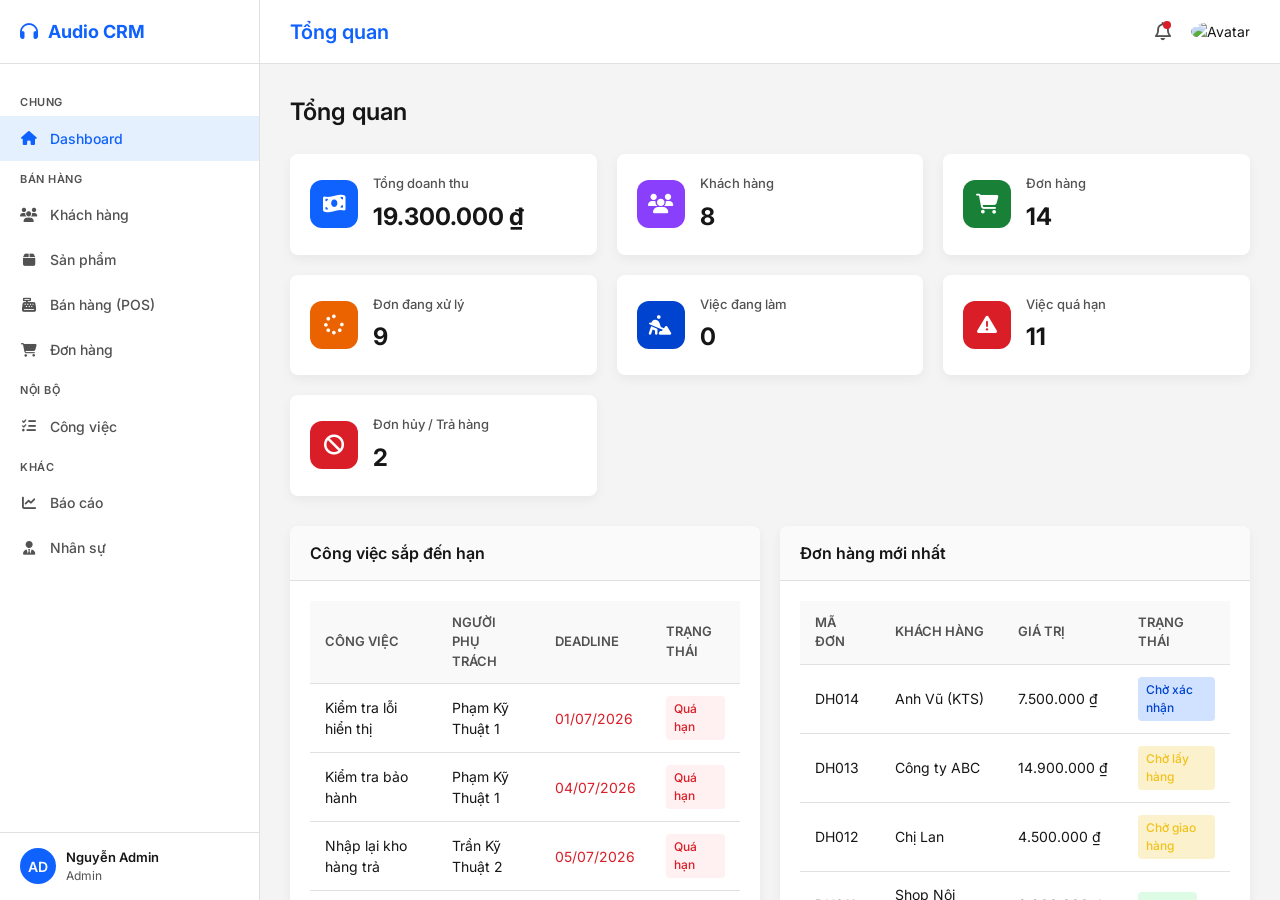
==== commit 29168340: "Enhance Dashboard UI with gradients and better charts" ====
--- a/admin.html
+++ b/admin.html
@@ -789,23 +789,30 @@
               <div
                 class="card"
                 style="
-                  padding: 20px;
+                  padding: 24px;
                   display: flex;
                   align-items: center;
                   gap: 15px;
+                  background: linear-gradient(135deg, #0f62fe 0%, #0043ce 100%);
+                  color: white;
+                  border: none;
+                  box-shadow: 0 10px 20px rgba(15, 98, 254, 0.2);
+                  border-radius: 12px;
+                  transition: transform 0.2s;
                 "
               >
                 <div
                   style="
-                    background: rgba(43, 108, 176, 0.1);
-                    color: var(--primary);
-                    width: 48px;
-                    height: 48px;
-                    border-radius: 8px;
+                    background: rgba(255, 255, 255, 0.2);
+                    color: white;
+                    width: 52px;
+                    height: 52px;
+                    border-radius: 12px;
                     display: flex;
                     align-items: center;
                     justify-content: center;
-                    font-size: 20px;
+                    font-size: 22px;
+                    box-shadow: 0 4px 10px rgba(0,0,0,0.1);
                   "
                 >
                   <i class="fa-solid fa-money-bill-wave"></i>
@@ -813,16 +820,17 @@
                 <div>
                   <div
                     style="
-                      font-size: 13px;
-                      color: var(--text-secondary);
+                      font-size: 14px;
+                      color: rgba(255,255,255,0.8);
                       margin-bottom: 5px;
+                      font-weight: 500;
                     "
                   >
                     Doanh thu thực tế
                   </div>
                   <h3
                     id="report-total-revenue"
-                    style="font-size: 20px; margin: 0"
+                    style="font-size: 24px; margin: 0; font-weight: 700;"
                   >
                     0 đ
                   </h3>
@@ -831,23 +839,30 @@
               <div
                 class="card"
                 style="
-                  padding: 20px;
+                  padding: 24px;
                   display: flex;
                   align-items: center;
                   gap: 15px;
+                  background: linear-gradient(135deg, #198038 0%, #115c27 100%);
+                  color: white;
+                  border: none;
+                  box-shadow: 0 10px 20px rgba(25, 128, 56, 0.2);
+                  border-radius: 12px;
+                  transition: transform 0.2s;
                 "
               >
                 <div
                   style="
-                    background: rgba(40, 167, 69, 0.1);
-                    color: var(--success);
-                    width: 48px;
-                    height: 48px;
-                    border-radius: 8px;
+                    background: rgba(255, 255, 255, 0.2);
+                    color: white;
+                    width: 52px;
+                    height: 52px;
+                    border-radius: 12px;
                     display: flex;
                     align-items: center;
                     justify-content: center;
-                    font-size: 20px;
+                    font-size: 22px;
+                    box-shadow: 0 4px 10px rgba(0,0,0,0.1);
                   "
                 >
                   <i class="fa-solid fa-box"></i>
@@ -855,16 +870,17 @@
                 <div>
                   <div
                     style="
-                      font-size: 13px;
-                      color: var(--text-secondary);
+                      font-size: 14px;
+                      color: rgba(255,255,255,0.8);
                       margin-bottom: 5px;
+                      font-weight: 500;
                     "
                   >
                     Số đơn hàng
                   </div>
                   <h3
                     id="report-total-orders"
-                    style="font-size: 20px; margin: 0"
+                    style="font-size: 24px; margin: 0; font-weight: 700;"
                   >
                     0
                   </h3>
@@ -873,23 +889,30 @@
               <div
                 class="card"
                 style="
-                  padding: 20px;
+                  padding: 24px;
                   display: flex;
                   align-items: center;
                   gap: 15px;
+                  background: linear-gradient(135deg, #f1c21b 0%, #d2a106 100%);
+                  color: white;
+                  border: none;
+                  box-shadow: 0 10px 20px rgba(241, 194, 27, 0.2);
+                  border-radius: 12px;
+                  transition: transform 0.2s;
                 "
               >
                 <div
                   style="
-                    background: rgba(255, 193, 7, 0.1);
-                    color: var(--warning);
-                    width: 48px;
-                    height: 48px;
-                    border-radius: 8px;
+                    background: rgba(255, 255, 255, 0.2);
+                    color: white;
+                    width: 52px;
+                    height: 52px;
+                    border-radius: 12px;
                     display: flex;
                     align-items: center;
                     justify-content: center;
-                    font-size: 20px;
+                    font-size: 22px;
+                    box-shadow: 0 4px 10px rgba(0,0,0,0.1);
                   "
                 >
                   <i class="fa-solid fa-list-check"></i>
@@ -897,16 +920,17 @@
                 <div>
                   <div
                     style="
-                      font-size: 13px;
-                      color: var(--text-secondary);
+                      font-size: 14px;
+                      color: rgba(255,255,255,0.9);
                       margin-bottom: 5px;
+                      font-weight: 500;
                     "
                   >
                     Công việc hoàn thành
                   </div>
                   <h3
                     id="report-task-completion"
-                    style="font-size: 20px; margin: 0"
+                    style="font-size: 24px; margin: 0; font-weight: 700;"
                   >
                     0%
                   </h3>
